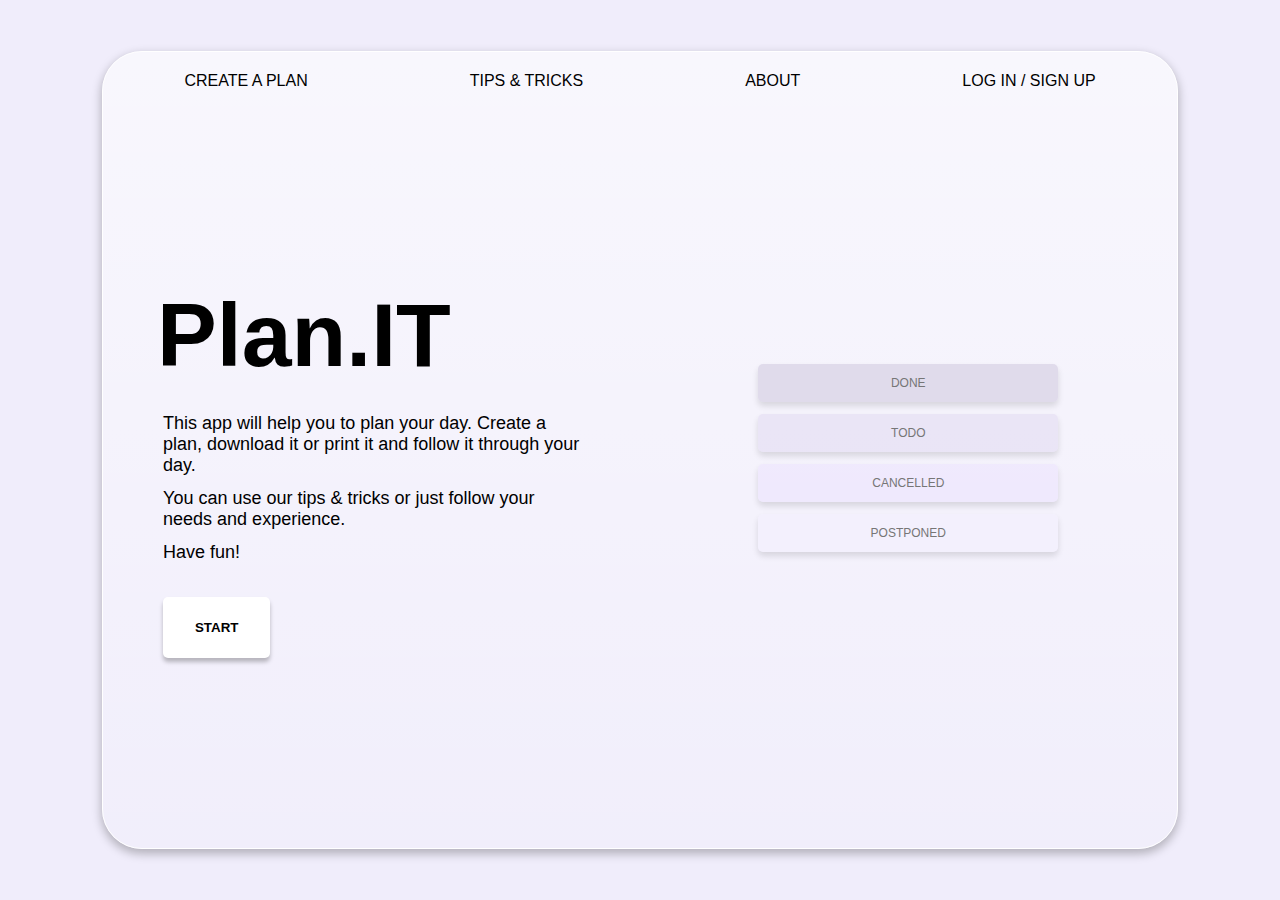
==== index.html @ 00922812 "Added decoration on the main element" ====
<!DOCTYPE html>
<html lang="en">
  <head>
    <meta charset="UTF-8" />
    <meta http-equiv="X-UA-Compatible" content="IE=edge" />
    <meta name="viewport" content="width=device-width, initial-scale=1.0" />
    <title>PlanIT</title>
    <link
      rel="stylesheet"
      href="./assets/styles/mainpage.css"
      type="text/css"
      media="screen"
    />
  </head>
  <body>
    <div class="container">
      <nav>
        <ul class="navigation__list">
          <li class="navigation__item navigation__icon">
            <a class="navigation__link" href="#">ICON</a>
          </li>
          <li class="navigation__item">
            <a class="navigation__link" href="#">CREATE A PLAN</a>
          </li>
          <li class="navigation__item">
            <a class="navigation__link" href="#">TIPS & TRICKS</a>
          </li>
          <li class="navigation__item">
            <a class="navigation__link" href="#">ABOUT</a>
          </li>
          <li class="navigation__item">
            <a class="navigation__link" href="#">LOG IN / SIGN UP</a>
          </li>
        </ul>
        <button class="navigation__button">
          <span class="navigation__button__box">
            <span class="navigation__button__inner"></span>
          </span>
        </button>

        <script>
          const navigation__button = document.querySelector(
            ".navigation__button"
          );
          const navigation__list = document.querySelector(".navigation__list");

          navigation__button.addEventListener("click", () => {
            navigation__list.classList.toggle("navigation__responsive");
            navigation__button.classList.toggle("navigation__button--active");
          });
        </script>
      </nav>
      <div class="main">
        <div class="main__left">
          <h1 class="main__title">Plan.IT</h1>
          <div class="main__paragraphs">
            <p class="main__description">
              This app will help you to plan your day. Create a plan, download
              it or print it and follow it through your day.
            </p>
            <p class="main__description">
              You can use our tips & tricks or just follow your needs and
              experience.
            </p>
            <p class="main__description">Have fun!</p>
          </div>

          <button class="main__button">start</button>
        </div>
        <div class="main__right">
          <div class="main__decoration">
            <div class="main__row">done</div>
            <div class="main__row">todo</div>
            <div class="main__row">cancelled</div>
            <div class="main__row">postponed</div>
          </div>
        </div>
      </div>
    </div>
  </body>
</html>
---- assets/styles/mainpage.css ----
* {
  margin: 0;
  padding: 0;
  box-sizing: border-box;
  font-family: Arial, Helvetica, sans-serif;
}

:root {
  --nav-color: rgb(122, 122, 167);
}

body {
  padding: 4% 8% 4% 8%;
  height: 100vh;
  background-color: rgb(240, 237, 251);
}

.container {
  position: relative;
  height: 100%;
  width: 100%;
  background: linear-gradient(
    180deg,
    rgba(255, 255, 255, 0.56) 0%,
    rgba(255, 255, 255, 0.08) 100%
  );
  border: 1px solid #ffffff;
  box-shadow: 0px 4px 10px 1px rgba(0, 0, 0, 0.25);
  border-radius: 40px;
}

.navigation__list {
  position: absolute;
  top: 2.5%;
  width: 100%;

  display: flex;
  justify-content: space-around;
  text-align: center;
}

.main {
  position: absolute;
  top: 6%;
  height: 90%;
  width: 100%;

  display: flex;
  justify-content: center;
}

.main__left {
  padding: 5%;
  height: 100%;
  width: 50%;
  display: flex;
  justify-content: center;

  flex-direction: column;
}

.main__title {
  font-style: normal;
  font-weight: 600;
  font-size: 7vw;
  line-height: 155px;
  display: flex;
  align-items: center;
}

.main__paragraphs {
  padding-left: 6px;
  margin-bottom: 5%;
  font-size: 2vh;
}

.main__button {
  height: 10%;
  width: 25%;
  text-transform: uppercase;
  font-weight: bold;
  background: #ffffff;
  box-shadow: 0px 4px 4px rgba(0, 0, 0, 0.25);
  border-radius: 5px;
  border-style: none;
  cursor: pointer;
  margin-left: 6px;
}

.main__description {
  margin: 0rem 0rem 0.75rem 0rem;
}

.main__right {
  width: 50%;
  display: flex;
  flex-direction: column;
  justify-content: center;
  align-items: center;
}

.main__decoration {
  height: 200px;
  width: 300px;
  display: flex;
  flex-direction: column;
  justify-content: center;
  align-items: center;
}

.main__row {
  background-color: blueviolet;
  width: 100%;
  flex: 1;
  margin: 2% 0% 2% 0%;
  display: flex;
  justify-content: center;
  align-items: center;
  border-radius: 5px;
  box-shadow: 0px 4px 6px rgba(0, 0, 0, 0.12);
  text-transform: uppercase;
  font-size: 12px;
  color: rgb(118, 118, 118);
}

.main__row:nth-child(1) {
  background: rgba(199, 191, 216, 0.47);
}

.main__row:nth-child(2) {
  background: rgba(222, 213, 240, 0.47);
}

.main__row:nth-child(3) {
  background: rgba(234, 224, 255, 0.47);
}

.main__row:nth-child(4) {
  background: rgba(243, 237, 255, 0.47);
}

.navigation__list {
  display: flex;
}

.navigation__item {
  list-style: none;
  flex-grow: 1;
}

.navigation__icon {
  display: none;
}

.navigation__button {
  display: none;
}

.navigation__link {
  color: rgb(0, 0, 0);
}

.navigation__link:link,
.navigation__link:visited,
.navigation__link:hover,
.navigation__link:active {
  text-decoration: none;
}

@media screen and (max-width: 600px) {
  .container {
    border-radius: 0;
  }

  .navigation__button {
    position: absolute;
    right: 0;
    margin: 10px;
    height: 30px;
    width: 30px;

    display: inline-block;

    border: 0;
    background-color: transparent;
  }

  .navigation__list {
    position: absolute;
    top: 0;
    display: inline;
  }

  .navigation__item {
    padding: 10px;
  }

  .main {
    position: static;
    display: flex;
    justify-content: center;
    align-items: center;
    flex-direction: column;
    height: 100%;
  }

  .main__title {
    justify-content: center;
    height: 25%;
  }

  .main__left,
  .main__right {
    width: 100%;
    height: 50%;
    align-items: center;
  }

  .main__left {
    justify-content: flex-end;
  }

  .main__paragraphs {
    margin: 0;
  }

  .main__description {
    text-align: center;
  }

  .main__button {
    margin: 2.5% 0% 2.5% 0%;
    height: 15%;
    width: 30%;
  }

  ul.navigation__responsive li {
    display: block;
    background-color: #ffffff;
  }

  ul.navigation__list {
    background-color: #ffffff;
  }

  li:nth-child(2),
  li:nth-child(3),
  li:nth-child(4),
  li:nth-child(5) {
    display: none;
  }

  .navigation__icon {
    padding: 10px;
    width: 50px;
    height: 50px;
    display: block;
  }

  .navigation__button__inner,
  .navigation__button__inner::before,
  .navigation__button__inner::after {
    position: absolute;
    left: 0;
    height: 3px;
    width: 100%;
    background-color: rgb(0, 0, 0);
  }

  .navigation__button__inner {
    top: 50%;
    transform: translateY(-50%);
  }

  .navigation__button__inner::before,
  .navigation__button__inner::after {
    content: "";
  }

  .navigation__button__inner::before {
    top: -10px;
  }

  .navigation__button__inner::after {
    top: 10px;
  }

  .navigation__button--active .navigation__button__inner {
    background-color: transparent;
  }

  .navigation__button--active .navigation__button__inner::before {
    transform: translateY(10px) rotate(45deg);
  }

  .navigation__button--active .navigation__button__inner::after {
    transform: translateY(-10px) rotate(-45deg);
  }
}
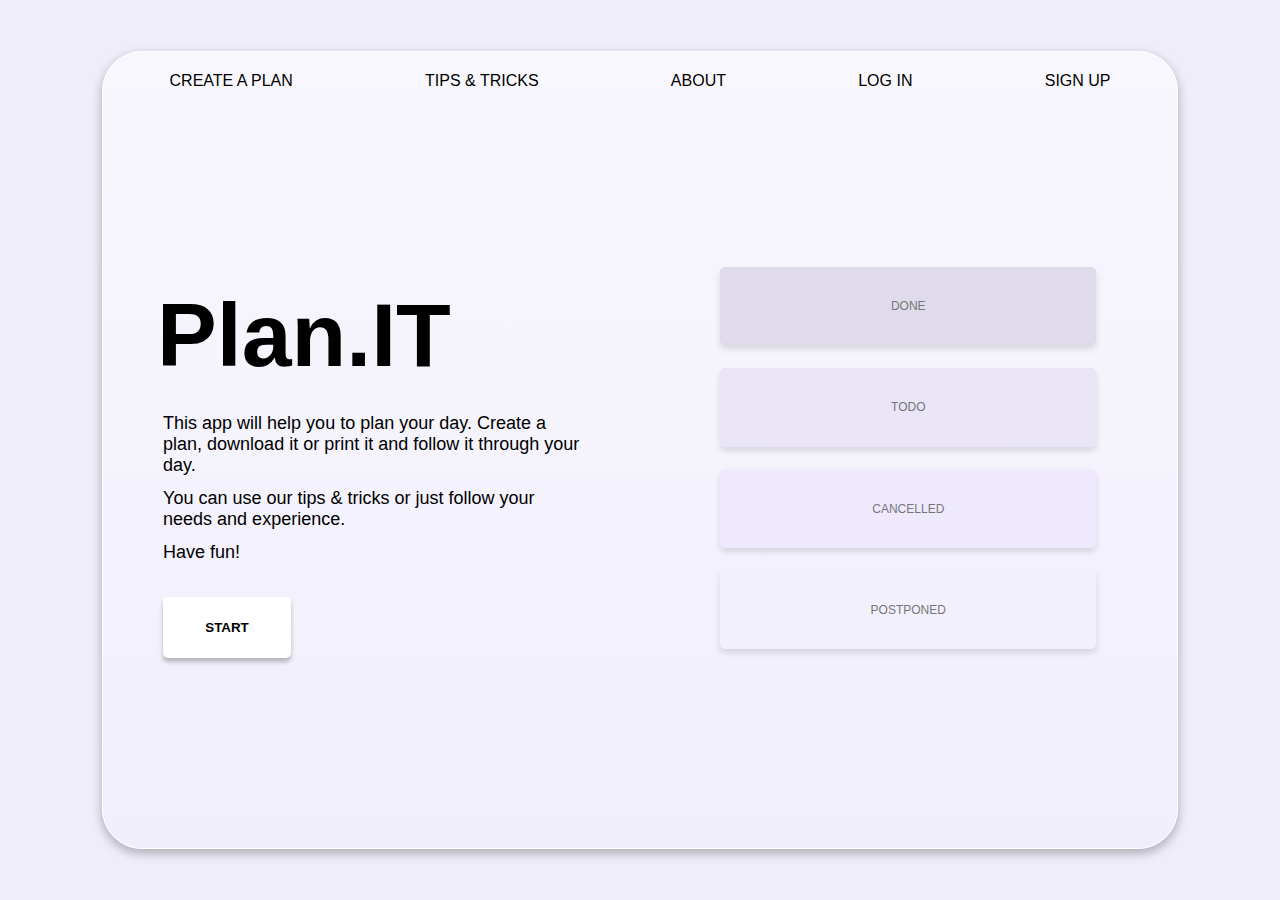
==== commit 5445611d: "Seperated log in and sign up link in navbar" ====
--- a/index.html
+++ b/index.html
@@ -29,7 +29,10 @@
             <a class="navigation__link" href="#">ABOUT</a>
           </li>
           <li class="navigation__item">
-            <a class="navigation__link" href="#">LOG IN / SIGN UP</a>
+            <a class="navigation__link" href="#">LOG IN</a>
+          </li>
+          <li class="navigation__item">
+            <a class="navigation__link" href="#">SIGN UP</a>
           </li>
         </ul>
         <button class="navigation__button">
--- a/assets/styles/mainpage.css
+++ b/assets/styles/mainpage.css
@@ -76,7 +76,7 @@
 
 .main__button {
   height: 10%;
-  width: 25%;
+  width: 10vw;
   text-transform: uppercase;
   font-weight: bold;
   background: #ffffff;
@@ -100,8 +100,8 @@
 }
 
 .main__decoration {
-  height: 200px;
-  width: 300px;
+  height: 45vh;
+  width: 70%;
   display: flex;
   flex-direction: column;
   justify-content: center;
@@ -112,7 +112,7 @@
   background-color: blueviolet;
   width: 100%;
   flex: 1;
-  margin: 2% 0% 2% 0%;
+  margin: 3% 0% 3% 0%;
   display: flex;
   justify-content: center;
   align-items: center;
@@ -226,6 +226,7 @@
 
   .main__description {
     text-align: center;
+    margin: 0;
   }
 
   .main__button {
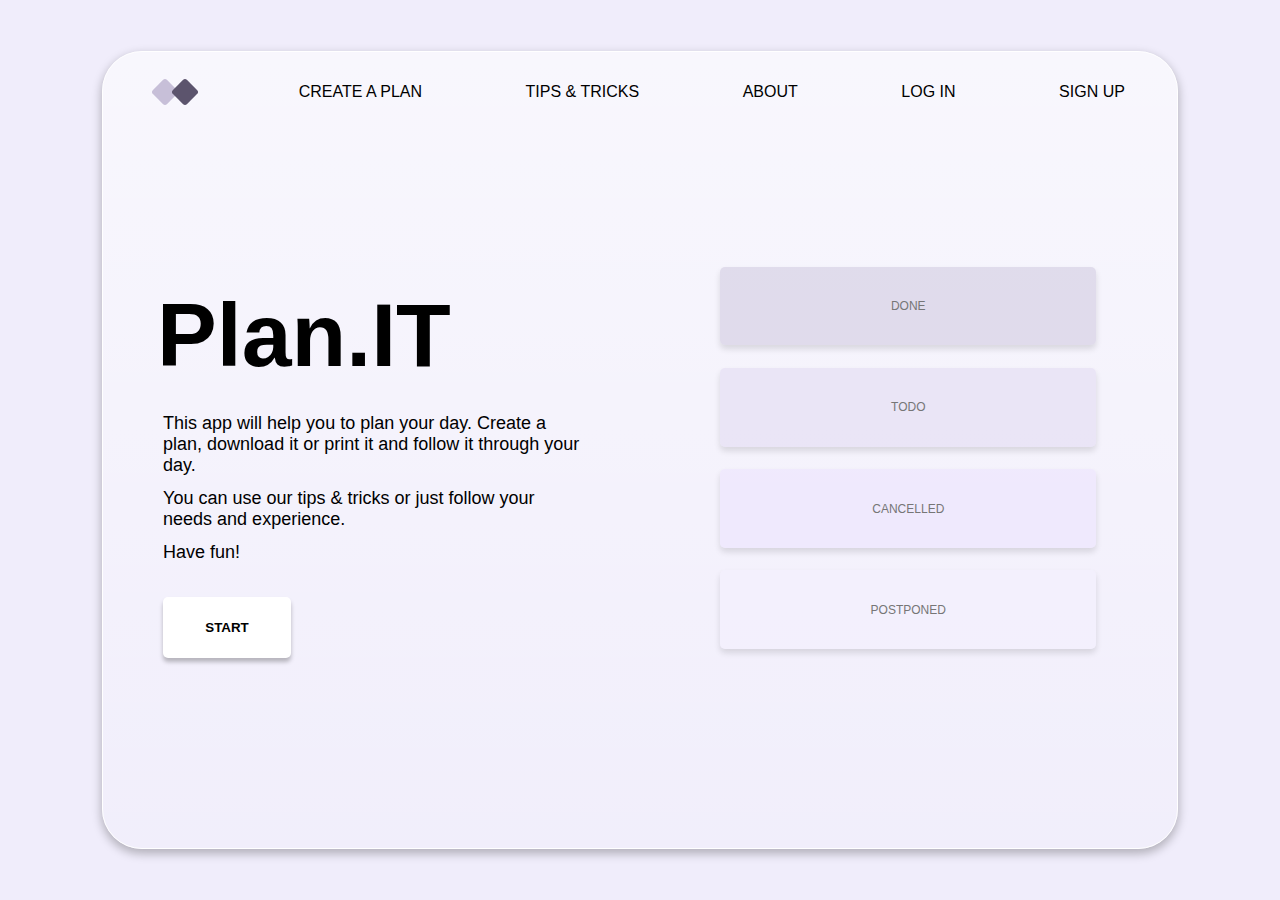
==== commit 5fd04a05: "Added fixes to navbar with icon" ====
--- a/index.html
+++ b/index.html
@@ -17,7 +17,10 @@
       <nav>
         <ul class="navigation__list">
           <li class="navigation__item navigation__icon">
-            <a class="navigation__link" href="#">ICON</a>
+            <a class="navigation__link" href="#">
+              <div class="icon__square"></div>
+              <div class="icon__square"></div>
+            </a>
           </li>
           <li class="navigation__item">
             <a class="navigation__link" href="#">CREATE A PLAN</a>
--- a/assets/styles/mainpage.css
+++ b/assets/styles/mainpage.css
@@ -29,16 +29,6 @@
   border-radius: 40px;
 }
 
-.navigation__list {
-  position: absolute;
-  top: 2.5%;
-  width: 100%;
-
-  display: flex;
-  justify-content: space-around;
-  text-align: center;
-}
-
 .main {
   position: absolute;
   top: 6%;
@@ -140,16 +130,21 @@
 }
 
 .navigation__list {
-  display: flex;
+  position: absolute;
+  top: 2.5%;
+  width: 100%;
+  height: 5%;
+
+  display: flex;
+  justify-content: space-around;
+  text-align: center;
 }
 
 .navigation__item {
   list-style: none;
   flex-grow: 1;
-}
-
-.navigation__icon {
-  display: none;
+  display: flex;
+  align-items: center;
 }
 
 .navigation__button {
@@ -158,6 +153,7 @@
 
 .navigation__link {
   color: rgb(0, 0, 0);
+  margin: auto;
 }
 
 .navigation__link:link,
@@ -167,32 +163,31 @@
   text-decoration: none;
 }
 
+.navigation__icon > .navigation__link {
+  display: flex;
+  justify-content: center;
+  align-items: center;
+}
+
+.icon__square {
+  width: 20px;
+  height: 20px;
+  rotate: 45deg;
+  top: 3.5px;
+  border-radius: 3px;
+}
+
+.icon__square:nth-child(1) {
+  background-color: rgba(199, 191, 216);
+}
+
+.icon__square:nth-child(2) {
+  background-color: rgb(92, 84, 109);
+}
+
 @media screen and (max-width: 600px) {
   .container {
     border-radius: 0;
-  }
-
-  .navigation__button {
-    position: absolute;
-    right: 0;
-    margin: 10px;
-    height: 30px;
-    width: 30px;
-
-    display: inline-block;
-
-    border: 0;
-    background-color: transparent;
-  }
-
-  .navigation__list {
-    position: absolute;
-    top: 0;
-    display: inline;
-  }
-
-  .navigation__item {
-    padding: 10px;
   }
 
   .main {
@@ -235,27 +230,52 @@
     width: 30%;
   }
 
+  .navigation__button {
+    position: absolute;
+    right: 0;
+    margin: 10px;
+    height: 30px;
+    width: 30px;
+
+    display: inline-block;
+
+    border: 0;
+    background-color: transparent;
+  }
+
+  .navigation__list {
+    position: absolute;
+    top: 0;
+    display: inline;
+    background-color: #ffffff;
+    height: auto;
+  }
+
   ul.navigation__responsive li {
     display: block;
     background-color: #ffffff;
   }
 
-  ul.navigation__list {
-    background-color: #ffffff;
+  ul.navigation__responsive li:not(.navigation__icon) {
+    margin: 25px 0px 25px 0px;
   }
 
   li:nth-child(2),
   li:nth-child(3),
   li:nth-child(4),
-  li:nth-child(5) {
+  li:nth-child(5),
+  li:nth-child(6) {
     display: none;
   }
 
   .navigation__icon {
-    padding: 10px;
-    width: 50px;
+    width: 60px;
     height: 50px;
     display: block;
+  }
+
+  .navigation__icon > .navigation__link {
+    height: 100%;
   }
 
   .navigation__button__inner,
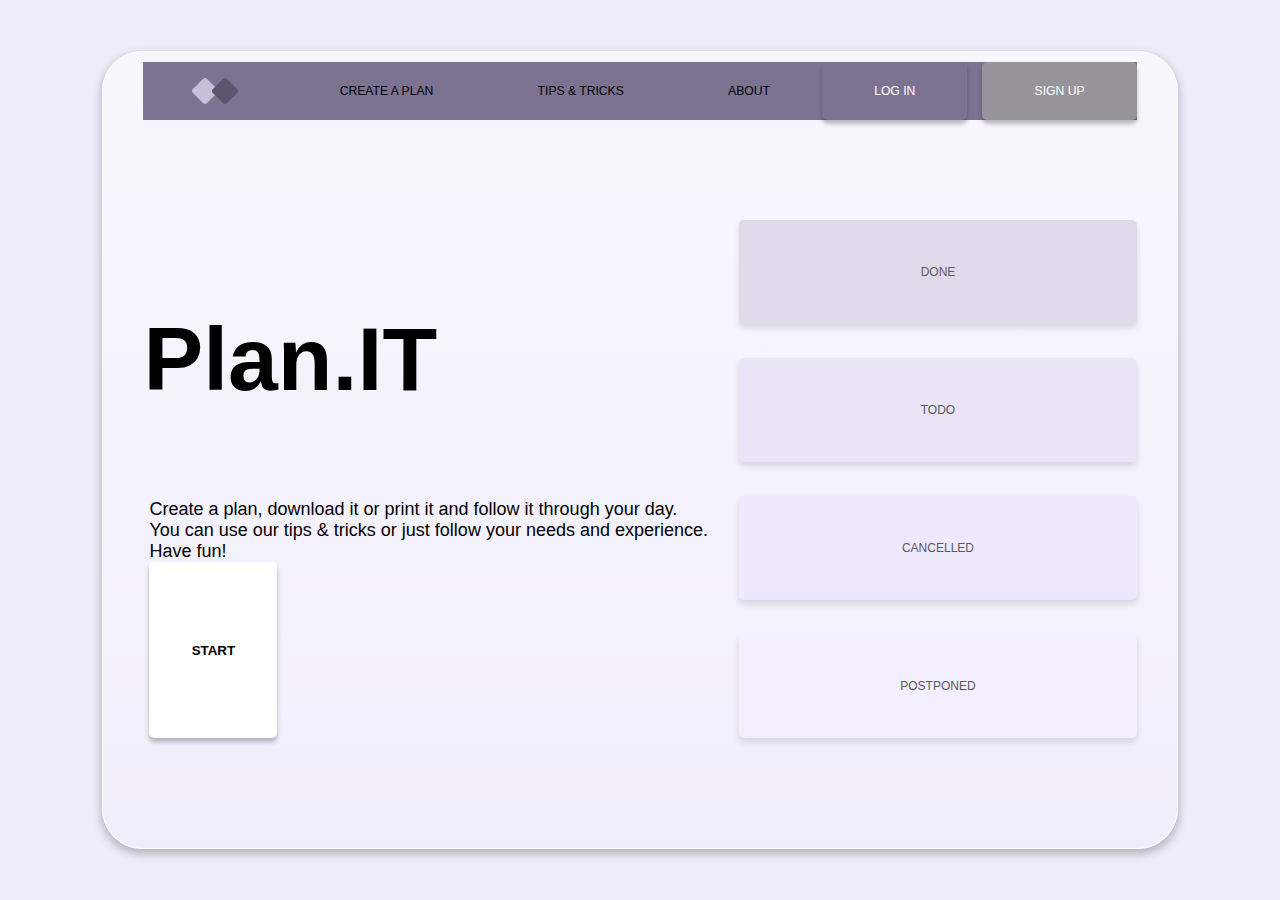
==== commit 655a0ce3: "Changed main page structure" ====
--- a/index.html
+++ b/index.html
@@ -32,10 +32,14 @@
             <a class="navigation__link" href="#">ABOUT</a>
           </li>
           <li class="navigation__item">
-            <a class="navigation__link" href="#">LOG IN</a>
+            <a class="navigation__link" id="navigation__login" href="#"
+              >LOG IN</a
+            >
           </li>
           <li class="navigation__item">
-            <a class="navigation__link" href="#">SIGN UP</a>
+            <a class="navigation__link" id="navigation__signup" href="#"
+              >SIGN UP</a
+            >
           </li>
         </ul>
         <button class="navigation__button">
@@ -61,8 +65,8 @@
           <h1 class="main__title">Plan.IT</h1>
           <div class="main__paragraphs">
             <p class="main__description">
-              This app will help you to plan your day. Create a plan, download
-              it or print it and follow it through your day.
+              Create a plan, download it or print it and follow it through your
+              day.
             </p>
             <p class="main__description">
               You can use our tips & tricks or just follow your needs and
--- a/assets/styles/mainpage.css
+++ b/assets/styles/mainpage.css
@@ -16,7 +16,7 @@
 }
 
 .container {
-  position: relative;
+  padding: 10px 40px 10px 40px;
   height: 100%;
   width: 100%;
   background: linear-gradient(
@@ -27,26 +27,114 @@
   border: 1px solid #ffffff;
   box-shadow: 0px 4px 10px 1px rgba(0, 0, 0, 0.25);
   border-radius: 40px;
+
+  display: flex;
+  flex-direction: column;
+}
+
+nav {
+  height: 7.5%;
+}
+
+.navigation__list {
+  height: 100%;
+
+  background-color: #7c7393;
+
+  display: flex;
+  justify-content: space-around;
+  text-align: center;
+}
+
+.navigation__item {
+  list-style: none;
+  display: flex;
+  align-items: center;
+  flex-grow: 1;
+}
+
+.navigation__button {
+  display: none;
+}
+
+.navigation__link {
+  margin: auto;
+  color: rgb(0, 0, 0);
+  font-size: 0.95vw;
+}
+
+.navigation__link:link,
+.navigation__link:visited,
+.navigation__link:hover,
+.navigation__link:active {
+  text-decoration: none;
+}
+
+.navigation__icon > .navigation__link {
+  display: flex;
+  justify-content: center;
+  align-items: center;
+}
+
+.icon__square {
+  width: 20px;
+  height: 20px;
+  rotate: 45deg;
+  top: 3.5px;
+  border-radius: 3px;
+}
+
+.icon__square:nth-child(1) {
+  background-color: rgba(199, 191, 216);
+}
+
+.icon__square:nth-child(2) {
+  background-color: rgb(92, 84, 109);
+}
+
+#navigation__login,
+#navigation__signup {
+  height: 100%;
+  width: 100%;
+  display: flex;
+  justify-content: center;
+  align-items: center;
+  border-style: none;
+  cursor: pointer;
+
+  box-shadow: 0px 4px 4px rgba(0, 0, 0, 0.25);
+  border-radius: 5px;
+  color: rgb(255, 255, 255);
+}
+
+#navigation__login {
+  background: #7c7393;
+}
+
+#navigation__signup {
+  background: #97959b;
+  margin-left: 15px;
 }
 
 .main {
-  position: absolute;
-  top: 6%;
-  height: 90%;
-  width: 100%;
-
-  display: flex;
-  justify-content: center;
+  height: 92.5%;
+
+  padding: 100px 0px 100px 0px;
+
+  display: flex;
+  justify-content: center;
+
+  flex-grow: 1;
 }
 
 .main__left {
-  padding: 5%;
   height: 100%;
-  width: 50%;
+  width: 60%;
   display: flex;
   justify-content: center;
 
   flex-direction: column;
+  flex-grow: 1;
 }
 
 .main__title {
@@ -60,7 +148,7 @@
 
 .main__paragraphs {
   padding-left: 6px;
-  margin-bottom: 5%;
+
   font-size: 2vh;
 }
 
@@ -77,112 +165,56 @@
   margin-left: 6px;
 }
 
-.main__description {
-  margin: 0rem 0rem 0.75rem 0rem;
-}
-
 .main__right {
-  width: 50%;
+  width: 40%;
   display: flex;
   flex-direction: column;
-  justify-content: center;
-  align-items: center;
 }
 
 .main__decoration {
-  height: 45vh;
-  width: 70%;
+  width: 100%;
   display: flex;
   flex-direction: column;
-  justify-content: center;
-  align-items: center;
+  justify-content: space-between;
+  align-items: center;
+  flex-grow: 1;
+}
+
+.main__title,
+.main__description,
+.main__button {
+  flex-grow: 1;
 }
 
 .main__row {
-  background-color: blueviolet;
+  height: 20%;
   width: 100%;
-  flex: 1;
-  margin: 3% 0% 3% 0%;
-  display: flex;
-  justify-content: center;
-  align-items: center;
+
+  display: flex;
+  justify-content: center;
+  align-items: center;
+
   border-radius: 5px;
   box-shadow: 0px 4px 6px rgba(0, 0, 0, 0.12);
   text-transform: uppercase;
   font-size: 12px;
-  color: rgb(118, 118, 118);
+  color: rgb(90, 90, 90);
 }
 
 .main__row:nth-child(1) {
-  background: rgba(199, 191, 216, 0.47);
+  background: rgba(199, 191, 216, 0.5);
 }
 
 .main__row:nth-child(2) {
-  background: rgba(222, 213, 240, 0.47);
+  background: rgba(222, 213, 240, 0.5);
 }
 
 .main__row:nth-child(3) {
-  background: rgba(234, 224, 255, 0.47);
+  background: rgba(234, 224, 255, 0.5);
 }
 
 .main__row:nth-child(4) {
-  background: rgba(243, 237, 255, 0.47);
-}
-
-.navigation__list {
-  position: absolute;
-  top: 2.5%;
-  width: 100%;
-  height: 5%;
-
-  display: flex;
-  justify-content: space-around;
-  text-align: center;
-}
-
-.navigation__item {
-  list-style: none;
-  flex-grow: 1;
-  display: flex;
-  align-items: center;
-}
-
-.navigation__button {
-  display: none;
-}
-
-.navigation__link {
-  color: rgb(0, 0, 0);
-  margin: auto;
-}
-
-.navigation__link:link,
-.navigation__link:visited,
-.navigation__link:hover,
-.navigation__link:active {
-  text-decoration: none;
-}
-
-.navigation__icon > .navigation__link {
-  display: flex;
-  justify-content: center;
-  align-items: center;
-}
-
-.icon__square {
-  width: 20px;
-  height: 20px;
-  rotate: 45deg;
-  top: 3.5px;
-  border-radius: 3px;
-}
-
-.icon__square:nth-child(1) {
-  background-color: rgba(199, 191, 216);
-}
-
-.icon__square:nth-child(2) {
-  background-color: rgb(92, 84, 109);
+  background: rgba(243, 237, 255, 0.5);
 }
 
 @media screen and (max-width: 600px) {
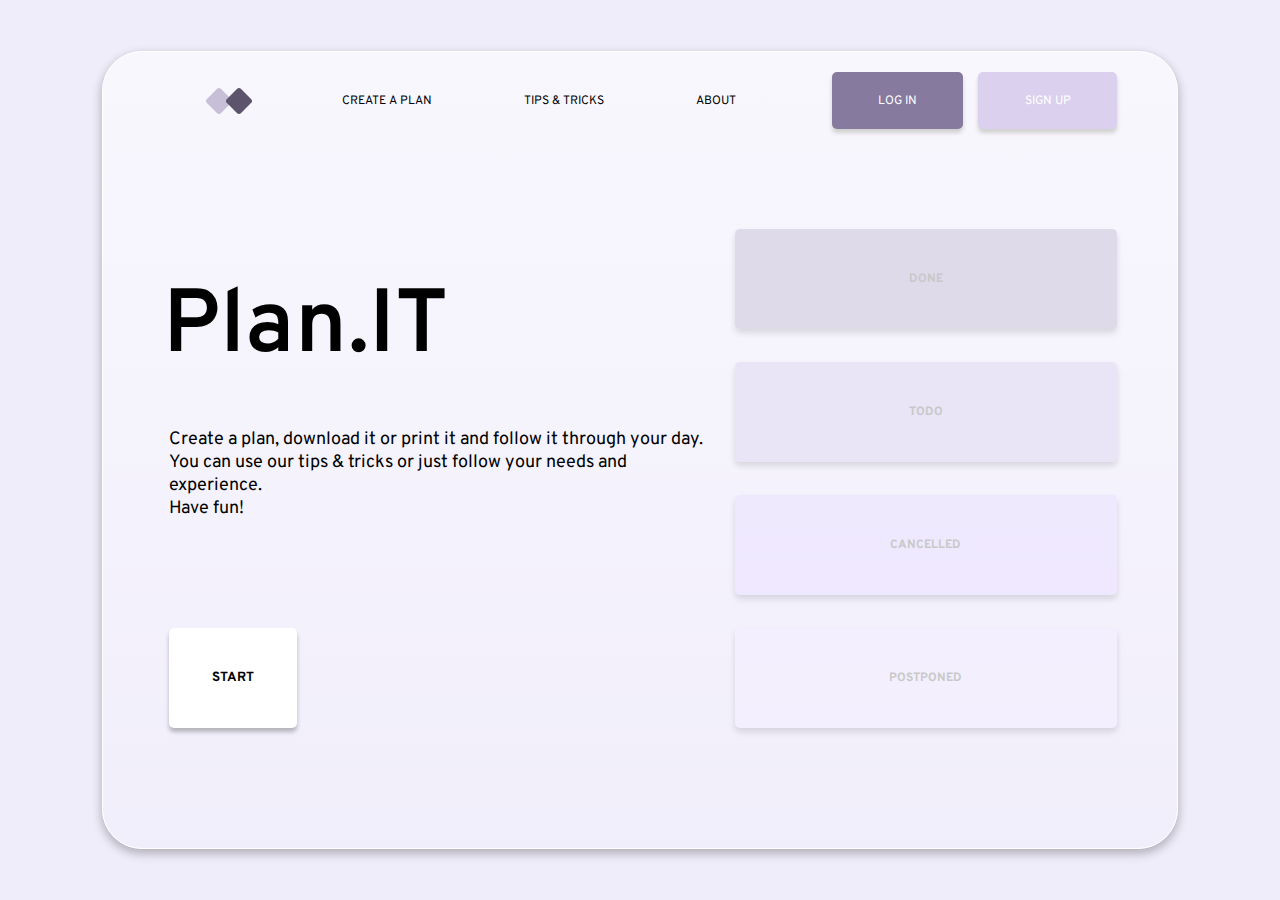
==== commit 24aef86a: "Added fonts and changed button effects" ====
--- a/index.html
+++ b/index.html
@@ -5,6 +5,12 @@
     <meta http-equiv="X-UA-Compatible" content="IE=edge" />
     <meta name="viewport" content="width=device-width, initial-scale=1.0" />
     <title>PlanIT</title>
+    <link rel="preconnect" href="https://fonts.googleapis.com" />
+    <link rel="preconnect" href="https://fonts.gstatic.com" crossorigin />
+    <link
+      href="https://fonts.googleapis.com/css2?family=Overpass:wght@300&display=swap"
+      rel="stylesheet"
+    />
     <link
       rel="stylesheet"
       href="./assets/styles/mainpage.css"
--- a/assets/styles/mainpage.css
+++ b/assets/styles/mainpage.css
@@ -2,7 +2,7 @@
   margin: 0;
   padding: 0;
   box-sizing: border-box;
-  font-family: Arial, Helvetica, sans-serif;
+  font-family: "Overpass", sans-serif;
 }
 
 :root {
@@ -16,7 +16,7 @@
 }
 
 .container {
-  padding: 10px 40px 10px 40px;
+  padding: 20px 60px 20px 60px;
   height: 100%;
   width: 100%;
   background: linear-gradient(
@@ -38,9 +38,6 @@
 
 .navigation__list {
   height: 100%;
-
-  background-color: #7c7393;
-
   display: flex;
   justify-content: space-around;
   text-align: center;
@@ -61,6 +58,12 @@
   margin: auto;
   color: rgb(0, 0, 0);
   font-size: 0.95vw;
+}
+
+li:nth-child(2):hover,
+li:nth-child(3):hover,
+li:nth-child(4):hover {
+  border-bottom: 1px solid rgb(199, 191, 216);
 }
 
 .navigation__link:link,
@@ -85,7 +88,7 @@
 }
 
 .icon__square:nth-child(1) {
-  background-color: rgba(199, 191, 216);
+  background-color: rgb(199, 191, 216);
 }
 
 .icon__square:nth-child(2) {
@@ -102,37 +105,43 @@
   border-style: none;
   cursor: pointer;
 
-  box-shadow: 0px 4px 4px rgba(0, 0, 0, 0.25);
+  box-shadow: 0px 4px 4px rgb(208, 208, 208);
   border-radius: 5px;
   color: rgb(255, 255, 255);
 }
 
 #navigation__login {
-  background: #7c7393;
+  background: rgb(134, 122, 158);
+  margin-left: 50px;
+}
+
+#navigation__login:hover {
+  background: rgb(92, 84, 109);
 }
 
 #navigation__signup {
-  background: #97959b;
+  background: rgb(219, 209, 239);
   margin-left: 15px;
+}
+
+#navigation__signup:hover {
+  background: rgba(199, 191, 216);
 }
 
 .main {
   height: 92.5%;
-
   padding: 100px 0px 100px 0px;
-
-  display: flex;
-  justify-content: center;
-
+  display: flex;
+  justify-content: center;
   flex-grow: 1;
 }
 
 .main__left {
   height: 100%;
   width: 60%;
-  display: flex;
-  justify-content: center;
-
+  padding-right: 20px;
+  display: flex;
+  justify-content: center;
   flex-direction: column;
   flex-grow: 1;
 }
@@ -153,7 +162,7 @@
 }
 
 .main__button {
-  height: 10%;
+  height: 20%;
   width: 10vw;
   text-transform: uppercase;
   font-weight: bold;
@@ -165,6 +174,14 @@
   margin-left: 6px;
 }
 
+.main__button:hover {
+  background-color: rgba(199, 191, 216);
+}
+
+.main__button:active {
+  transform: translateY(2px);
+}
+
 .main__right {
   width: 40%;
   display: flex;
@@ -184,6 +201,11 @@
 .main__description,
 .main__button {
   flex-grow: 1;
+}
+
+.main__title,
+.main__paragraphs {
+  height: 40%;
 }
 
 .main__row {
@@ -198,7 +220,8 @@
   box-shadow: 0px 4px 6px rgba(0, 0, 0, 0.12);
   text-transform: uppercase;
   font-size: 12px;
-  color: rgb(90, 90, 90);
+  font-weight: bold;
+  color: rgb(200, 200, 200);
 }
 
 .main__row:nth-child(1) {
@@ -220,15 +243,17 @@
 @media screen and (max-width: 600px) {
   .container {
     border-radius: 0;
+    padding: 0;
   }
 
   .main {
-    position: static;
+    position: r;
     display: flex;
     justify-content: center;
     align-items: center;
     flex-direction: column;
     height: 100%;
+    padding: 10px 50px 10px 50px;
   }
 
   .main__title {
@@ -245,10 +270,15 @@
 
   .main__left {
     justify-content: flex-end;
+    padding: 0;
+    margin: 10px 0px 20px 0px;
   }
 
   .main__paragraphs {
     margin: 0;
+    display: flex;
+    flex-direction: column;
+    align-items: center;
   }
 
   .main__description {
@@ -258,13 +288,22 @@
 
   .main__button {
     margin: 2.5% 0% 2.5% 0%;
-    height: 15%;
-    width: 30%;
+    height: 10%;
+    width: 50%;
+  }
+
+  .navigation__list {
+    position: relative;
+    display: inline-block;
+    background-color: #ffffff;
+    height: auto;
+    width: 100%;
   }
 
   .navigation__button {
     position: absolute;
-    right: 0;
+    top: 3vh;
+    right: 10vw;
     margin: 10px;
     height: 30px;
     width: 30px;
@@ -273,14 +312,6 @@
 
     border: 0;
     background-color: transparent;
-  }
-
-  .navigation__list {
-    position: absolute;
-    top: 0;
-    display: inline;
-    background-color: #ffffff;
-    height: auto;
   }
 
   ul.navigation__responsive li {
@@ -308,6 +339,18 @@
 
   .navigation__icon > .navigation__link {
     height: 100%;
+  }
+
+  .navigation__link {
+    font-size: 2vh;
+  }
+
+  #navigation__login,
+  #navigation__signup {
+    background-color: inherit;
+    color: rgb(0, 0, 0);
+    margin: 0;
+    box-shadow: none;
   }
 
   .navigation__button__inner,
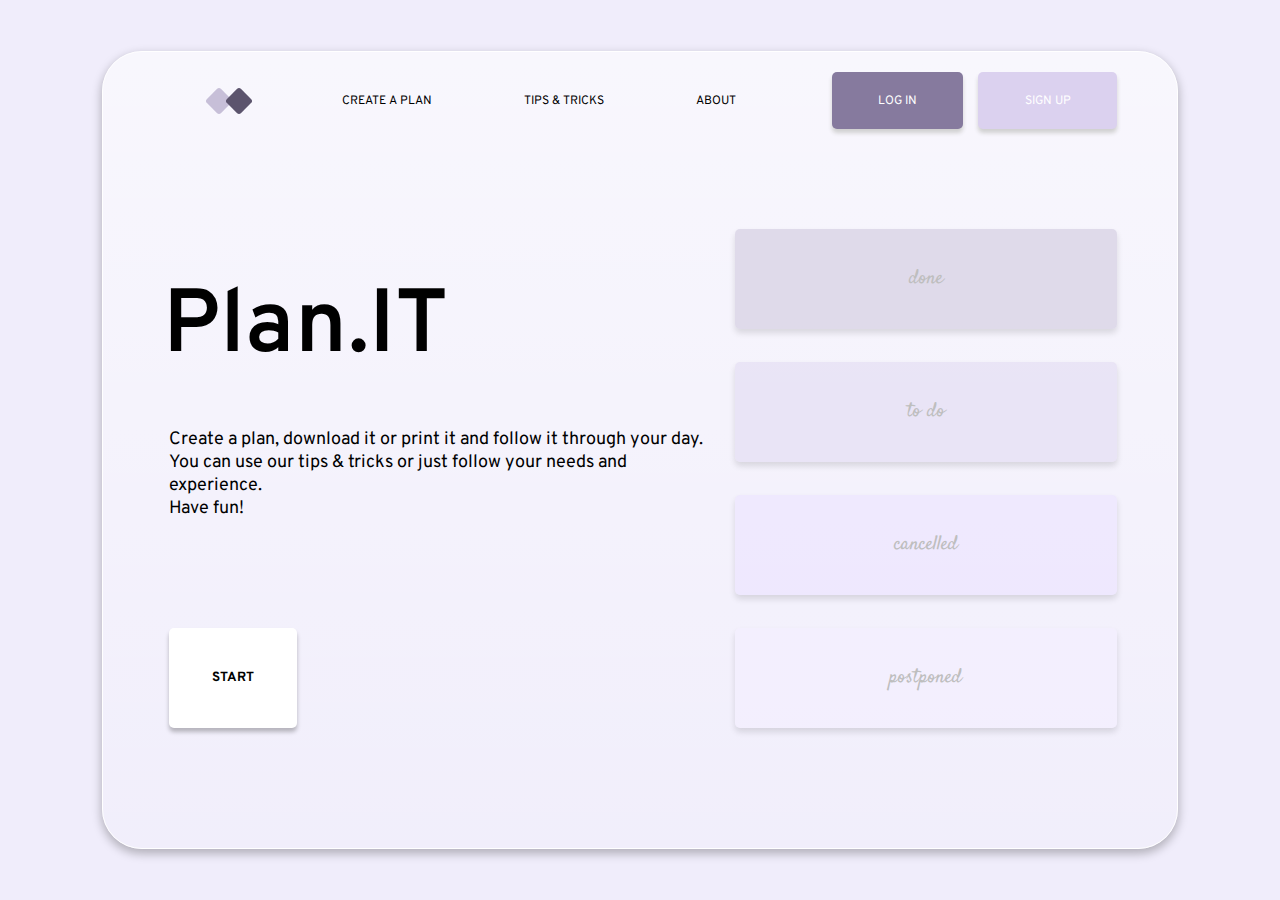
==== commit 16c3e1f3: "Changed font of the decoration elements on the main page" ====
--- a/index.html
+++ b/index.html
@@ -9,6 +9,10 @@
     <link rel="preconnect" href="https://fonts.gstatic.com" crossorigin />
     <link
       href="https://fonts.googleapis.com/css2?family=Overpass:wght@300&display=swap"
+      rel="stylesheet"
+    />
+    <link
+      href="https://fonts.googleapis.com/css2?family=Satisfy&display=swap"
       rel="stylesheet"
     />
     <link
@@ -29,22 +33,24 @@
             </a>
           </li>
           <li class="navigation__item">
-            <a class="navigation__link" href="#">CREATE A PLAN</a>
+            <a class="navigation__link" href="subpages/planner.html"
+              >create a plan</a
+            >
           </li>
           <li class="navigation__item">
-            <a class="navigation__link" href="#">TIPS & TRICKS</a>
+            <a class="navigation__link" href="#">tips & tricks</a>
           </li>
           <li class="navigation__item">
-            <a class="navigation__link" href="#">ABOUT</a>
+            <a class="navigation__link" href="#">about</a>
           </li>
           <li class="navigation__item">
             <a class="navigation__link" id="navigation__login" href="#"
-              >LOG IN</a
+              >log in</a
             >
           </li>
           <li class="navigation__item">
             <a class="navigation__link" id="navigation__signup" href="#"
-              >SIGN UP</a
+              >sign up</a
             >
           </li>
         </ul>
@@ -81,12 +87,14 @@
             <p class="main__description">Have fun!</p>
           </div>
 
-          <button class="main__button">start</button>
+          <a id="button__link" href="subpages/planner.html"
+            ><button class="main__button">start</button></a
+          >
         </div>
         <div class="main__right">
           <div class="main__decoration">
             <div class="main__row">done</div>
-            <div class="main__row">todo</div>
+            <div class="main__row">to do</div>
             <div class="main__row">cancelled</div>
             <div class="main__row">postponed</div>
           </div>
--- a/assets/styles/mainpage.css
+++ b/assets/styles/mainpage.css
@@ -3,10 +3,6 @@
   padding: 0;
   box-sizing: border-box;
   font-family: "Overpass", sans-serif;
-}
-
-:root {
-  --nav-color: rgb(122, 122, 167);
 }
 
 body {
@@ -71,6 +67,7 @@
 .navigation__link:hover,
 .navigation__link:active {
   text-decoration: none;
+  text-transform: uppercase;
 }
 
 .navigation__icon > .navigation__link {
@@ -150,7 +147,6 @@
   font-style: normal;
   font-weight: 600;
   font-size: 7vw;
-  line-height: 155px;
   display: flex;
   align-items: center;
 }
@@ -161,8 +157,14 @@
   font-size: 2vh;
 }
 
+#button__link {
+  height: 20%;
+  width: 10vw;
+  margin-left: 6px;
+}
+
 .main__button {
-  height: 20%;
+  height: 100%;
   width: 10vw;
   text-transform: uppercase;
   font-weight: bold;
@@ -171,7 +173,6 @@
   border-radius: 5px;
   border-style: none;
   cursor: pointer;
-  margin-left: 6px;
 }
 
 .main__button:hover {
@@ -218,10 +219,10 @@
 
   border-radius: 5px;
   box-shadow: 0px 4px 6px rgba(0, 0, 0, 0.12);
-  text-transform: uppercase;
-  font-size: 12px;
-  font-weight: bold;
-  color: rgb(200, 200, 200);
+
+  font-family: "Satisfy", cursive;
+  font-size: 20px;
+  color: rgb(190, 190, 190);
 }
 
 .main__row:nth-child(1) {
@@ -286,10 +287,12 @@
     margin: 0;
   }
 
+  #button__link {
+    width: 50%;
+  }
+
   .main__button {
-    margin: 2.5% 0% 2.5% 0%;
-    height: 10%;
-    width: 50%;
+    width: 100%;
   }
 
   .navigation__list {
